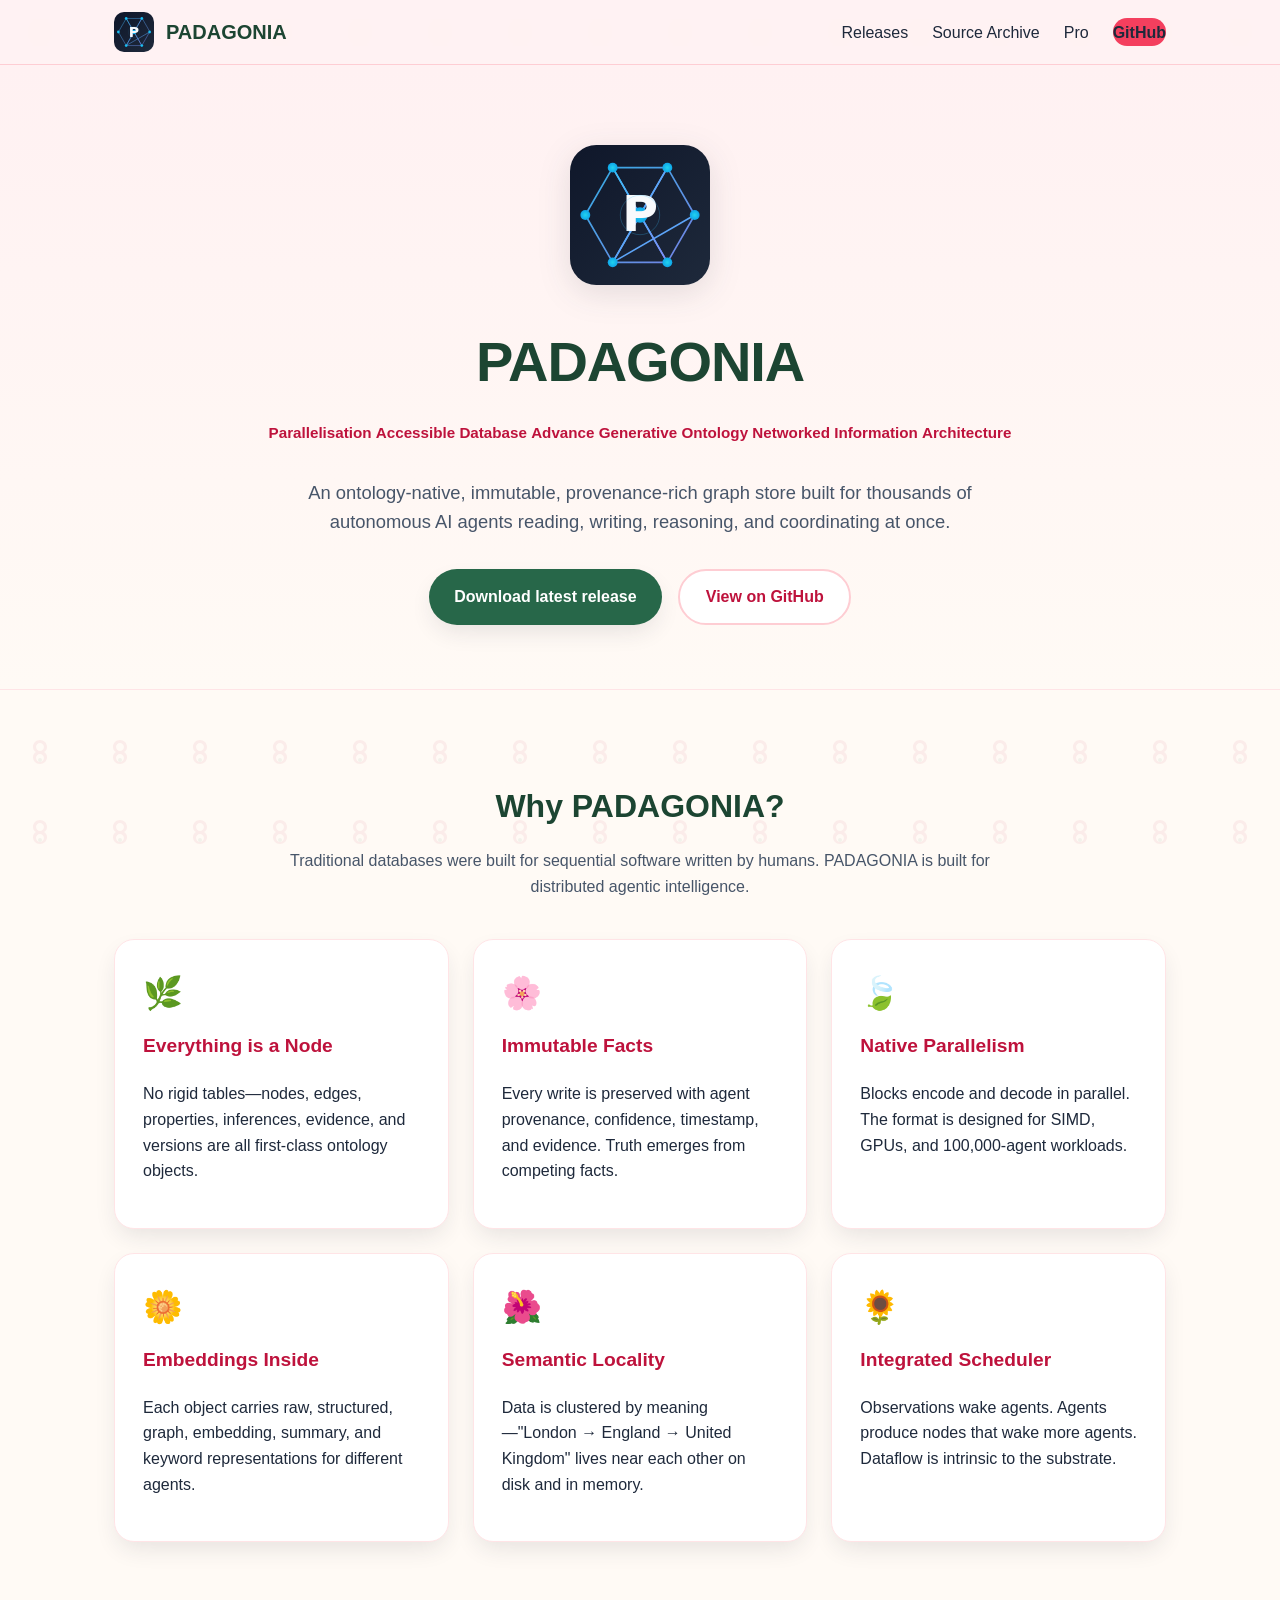
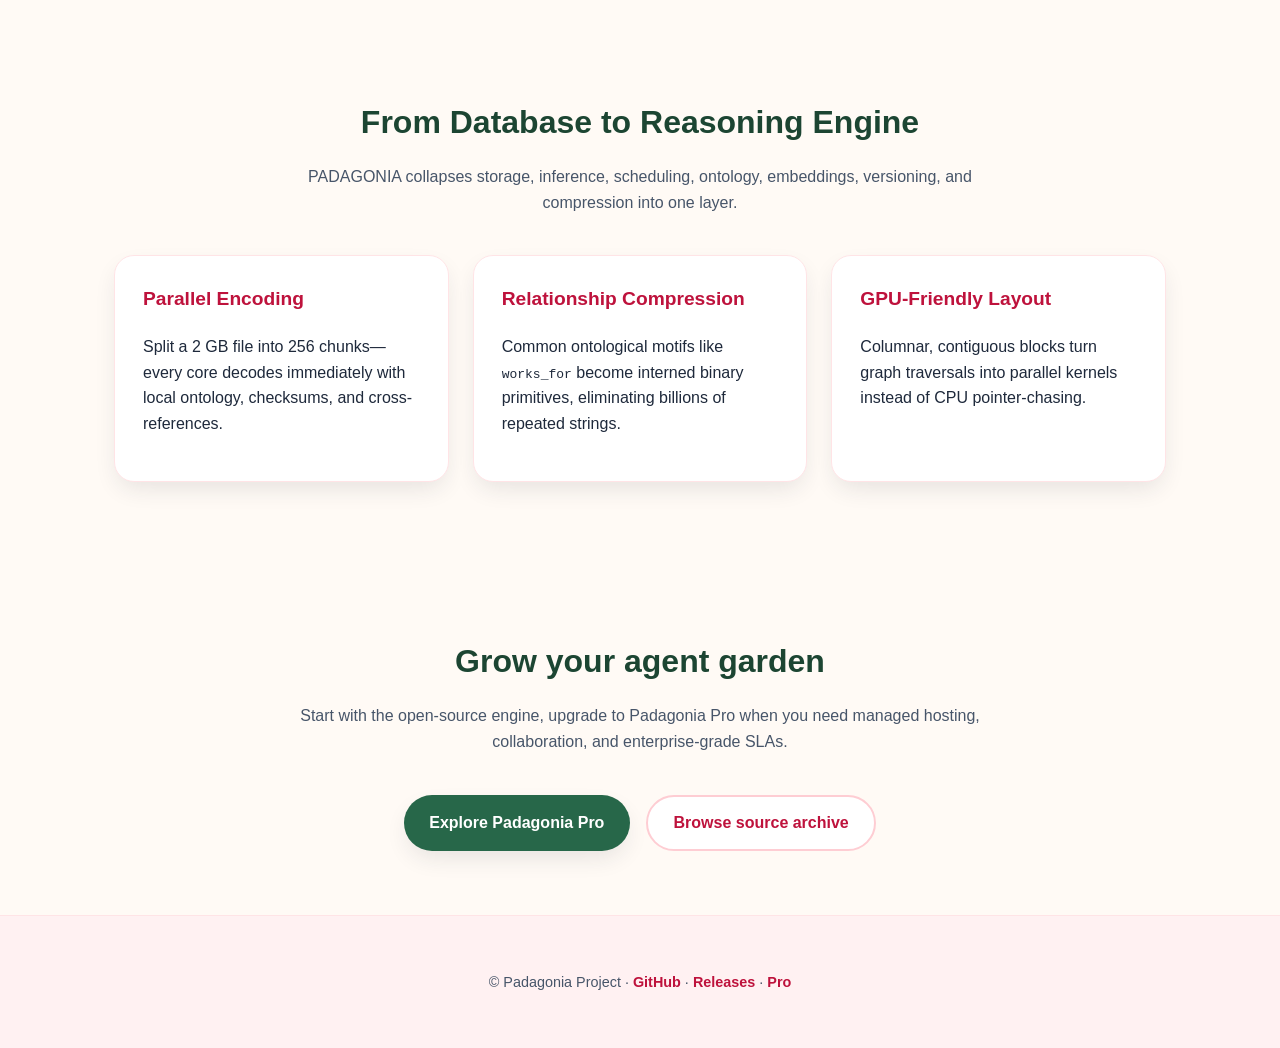
==== docs/index.html @ 97cb365e "feat: add floral website with releases, deprecated source archive, and Pro SaaS pages" ====
<!DOCTYPE html>
<html lang="en">
<head>
  <meta charset="UTF-8" />
  <meta name="viewport" content="width=device-width, initial-scale=1.0" />
  <title>PADAGONIA — Information Substrate for AI Agents</title>
  <meta name="description" content="PADAGONIA is an ontology-native, immutable, provenance-rich graph store designed for autonomous AI agents." />
  <link rel="stylesheet" href="css/style.css" />
  <link rel="icon" href="assets/logo.svg" type="image/svg+xml" />
</head>
<body>
  <nav>
    <div class="nav-inner">
      <a class="brand" href="index.html">
        <img src="assets/logo.svg" alt="PADAGONIA logo" />
        PADAGONIA
      </a>
      <ul class="nav-links">
        <li><a href="releases.html">Releases</a></li>
        <li><a href="deprecated.html">Source Archive</a></li>
        <li><a href="pro.html">Pro</a></li>
        <li><a class="nav-cta" href="https://github.com/elci-group/padagonia">GitHub</a></li>
      </ul>
    </div>
  </nav>

  <header class="hero">
    <img src="assets/logo.svg" alt="PADAGONIA logo" width="180" />
    <h1>PADAGONIA</h1>
    <p class="acronym">
      <strong>P</strong>arallelisation <strong>A</strong>ccessible <strong>D</strong>atabase
      <strong>A</strong>dvance <strong>G</strong>enerative <strong>O</strong>ntology
      <strong>N</strong>etworked <strong>I</strong>nformation <strong>A</strong>rchitecture
    </p>
    <p class="tagline">
      An ontology-native, immutable, provenance-rich graph store built for thousands of autonomous AI agents reading, writing, reasoning, and coordinating at once.
    </p>
    <div class="btn-row">
      <a class="btn btn-primary" href="releases.html">Download latest release</a>
      <a class="btn btn-secondary" href="https://github.com/elci-group/padagonia">View on GitHub</a>
    </div>
  </header>

  <section id="features">
    <h2>Why PADAGONIA?</h2>
    <p class="section-lead">
      Traditional databases were built for sequential software written by humans. PADAGONIA is built for distributed agentic intelligence.
    </p>
    <div class="card-grid">
      <article class="card">
        <div class="card-icon">🌿</div>
        <h3>Everything is a Node</h3>
        <p>No rigid tables—nodes, edges, properties, inferences, evidence, and versions are all first-class ontology objects.</p>
      </article>
      <article class="card">
        <div class="card-icon">🌸</div>
        <h3>Immutable Facts</h3>
        <p>Every write is preserved with agent provenance, confidence, timestamp, and evidence. Truth emerges from competing facts.</p>
      </article>
      <article class="card">
        <div class="card-icon">🍃</div>
        <h3>Native Parallelism</h3>
        <p>Blocks encode and decode in parallel. The format is designed for SIMD, GPUs, and 100,000-agent workloads.</p>
      </article>
      <article class="card">
        <div class="card-icon">🌼</div>
        <h3>Embeddings Inside</h3>
        <p>Each object carries raw, structured, graph, embedding, summary, and keyword representations for different agents.</p>
      </article>
      <article class="card">
        <div class="card-icon">🌺</div>
        <h3>Semantic Locality</h3>
        <p>Data is clustered by meaning—"London → England → United Kingdom" lives near each other on disk and in memory.</p>
      </article>
      <article class="card">
        <div class="card-icon">🌻</div>
        <h3>Integrated Scheduler</h3>
        <p>Observations wake agents. Agents produce nodes that wake more agents. Dataflow is intrinsic to the substrate.</p>
      </article>
    </div>
  </section>

  <section id="architecture">
    <h2>From Database to Reasoning Engine</h2>
    <p class="section-lead">
      PADAGONIA collapses storage, inference, scheduling, ontology, embeddings, versioning, and compression into one layer.
    </p>
    <div class="card-grid">
      <article class="card">
        <h3>Parallel Encoding</h3>
        <p>Split a 2 GB file into 256 chunks—every core decodes immediately with local ontology, checksums, and cross-references.</p>
      </article>
      <article class="card">
        <h3>Relationship Compression</h3>
        <p>Common ontological motifs like <code>works_for</code> become interned binary primitives, eliminating billions of repeated strings.</p>
      </article>
      <article class="card">
        <h3>GPU-Friendly Layout</h3>
        <p>Columnar, contiguous blocks turn graph traversals into parallel kernels instead of CPU pointer-chasing.</p>
      </article>
    </div>
  </section>

  <section id="cta">
    <h2>Grow your agent garden</h2>
    <p class="section-lead">
      Start with the open-source engine, upgrade to Padagonia Pro when you need managed hosting, collaboration, and enterprise-grade SLAs.
    </p>
    <div class="btn-row">
      <a class="btn btn-primary" href="pro.html">Explore Padagonia Pro</a>
      <a class="btn btn-secondary" href="deprecated.html">Browse source archive</a>
    </div>
  </section>

  <footer>
    <p>
      © Padagonia Project ·
      <a href="https://github.com/elci-group/padagonia">GitHub</a> ·
      <a href="releases.html">Releases</a> ·
      <a href="pro.html">Pro</a>
    </p>
  </footer>
</body>
</html>
---- docs/css/style.css ----
/* PADAGONIA website — floral theme */

:root {
  --rose-50: #fff1f2;
  --rose-100: #ffe4e6;
  --rose-200: #fecdd3;
  --rose-300: #fda4af;
  --rose-500: #f43f5e;
  --rose-700: #be123c;
  --green-700: #276749;
  --green-800: #22543d;
  --green-900: #1c4532;
  --cream: #fffaf5;
  --gold: #d4a017;
  --slate-800: #1e293b;
  --slate-600: #475569;
  --shadow: 0 10px 25px -5px rgba(30, 41, 59, 0.12);
}

* {
  box-sizing: border-box;
}

html {
  scroll-behavior: smooth;
}

body {
  margin: 0;
  font-family: "Segoe UI", Roboto, Helvetica, Arial, sans-serif;
  background-color: var(--cream);
  color: var(--slate-800);
  line-height: 1.6;
}

/* Subtle floral wallpaper */
body::before {
  content: "";
  position: fixed;
  inset: 0;
  z-index: -1;
  opacity: 0.06;
  background-image: url("data:image/svg+xml,%3Csvg xmlns='http://www.w3.org/2000/svg' width='80' height='80' viewBox='0 0 80 80'%3E%3Cpath d='M40 20c-4 0-7 3-7 7 0 2 1 4 3 5-2 1-3 3-3 5 0 4 3 7 7 7s7-3 7-7c0-2-1-4-3-5 2-1 3-3 3-5 0-4-3-7-7-7zm0 3c2.2 0 4 1.8 4 4s-1.8 4-4 4-4-1.8-4-4 1.8-4 4-4zm0 11c2.2 0 4 1.8 4 4s-1.8 4-4 4-4-1.8-4-4 1.8-4 4-4z' fill='%23be123c'/%3E%3Ccircle cx='40' cy='40' r='2' fill='%23276549'/%3E%3C/svg%3E");
  pointer-events: none;
}

a {
  color: var(--green-800);
  text-decoration: none;
}

a:hover {
  text-decoration: underline;
}

/* Navigation */
nav {
  position: sticky;
  top: 0;
  background: rgba(255, 241, 242, 0.92);
  backdrop-filter: blur(8px);
  border-bottom: 1px solid var(--rose-200);
  z-index: 100;
}

.nav-inner {
  max-width: 1100px;
  margin: 0 auto;
  padding: 0.75rem 1.5rem;
  display: flex;
  align-items: center;
  justify-content: space-between;
  gap: 1rem;
}

.brand {
  display: flex;
  align-items: center;
  gap: 0.75rem;
  font-weight: 700;
  font-size: 1.25rem;
  color: var(--green-900);
}

.brand img {
  width: 40px;
  height: 40px;
  border-radius: 10px;
}

.nav-links {
  display: flex;
  gap: 1.5rem;
  list-style: none;
  margin: 0;
  padding: 0;
  font-weight: 500;
}

.nav-links a {
  color: var(--slate-800);
  padding: 0.35rem 0;
}

.nav-links a:hover {
  color: var(--rose-700);
}

.nav-cta {
  background: var(--rose-500);
  color: #fff;
  padding: 0.45rem 1rem;
  border-radius: 999px;
  font-weight: 600;
}

.nav-cta:hover {
  background: var(--rose-700);
  text-decoration: none;
}

/* Hero */
.hero {
  text-align: center;
  padding: 5rem 1.5rem 4rem;
  background: linear-gradient(180deg, var(--rose-50) 0%, var(--cream) 100%);
  border-bottom: 1px solid var(--rose-100);
}

.hero img {
  width: 140px;
  height: 140px;
  margin-bottom: 1.5rem;
  filter: drop-shadow(0 8px 16px rgba(30, 41, 59, 0.12));
}

.hero h1 {
  font-size: clamp(2.2rem, 6vw, 3.5rem);
  margin: 0 0 0.5rem;
  color: var(--green-900);
  letter-spacing: -0.02em;
}

.hero .tagline {
  font-size: 1.15rem;
  color: var(--slate-600);
  max-width: 680px;
  margin: 0 auto 2rem;
}

.acronym {
  font-size: 0.95rem;
  color: var(--rose-700);
  font-weight: 600;
  margin-bottom: 2rem;
}

.btn-row {
  display: flex;
  flex-wrap: wrap;
  justify-content: center;
  gap: 1rem;
}

.btn {
  display: inline-flex;
  align-items: center;
  gap: 0.5rem;
  padding: 0.85rem 1.6rem;
  border-radius: 999px;
  font-weight: 600;
  transition: transform 0.15s ease, box-shadow 0.15s ease;
}

.btn:hover {
  transform: translateY(-2px);
  text-decoration: none;
}

.btn-primary {
  background: var(--green-700);
  color: #fff;
  box-shadow: var(--shadow);
}

.btn-primary:hover {
  background: var(--green-800);
}

.btn-secondary {
  background: #fff;
  color: var(--rose-700);
  border: 2px solid var(--rose-200);
}

.btn-secondary:hover {
  border-color: var(--rose-300);
}

/* Sections */
section {
  max-width: 1100px;
  margin: 0 auto;
  padding: 4rem 1.5rem;
}

section h2 {
  font-size: 2rem;
  color: var(--green-900);
  margin-bottom: 1rem;
  text-align: center;
}

.section-lead {
  text-align: center;
  color: var(--slate-600);
  max-width: 700px;
  margin: 0 auto 2.5rem;
}

/* Cards */
.card-grid {
  display: grid;
  grid-template-columns: repeat(auto-fit, minmax(260px, 1fr));
  gap: 1.5rem;
}

.card {
  background: #fff;
  border-radius: 20px;
  padding: 1.75rem;
  border: 1px solid var(--rose-100);
  box-shadow: var(--shadow);
  transition: transform 0.15s ease;
}

.card:hover {
  transform: translateY(-4px);
}

.card h3 {
  margin-top: 0;
  color: var(--rose-700);
  font-size: 1.2rem;
}

.card-icon {
  font-size: 2rem;
  margin-bottom: 0.75rem;
}

/* Release list */
.release-list {
  display: grid;
  gap: 1rem;
}

.release-item {
  background: #fff;
  border: 1px solid var(--rose-100);
  border-radius: 16px;
  padding: 1.25rem 1.5rem;
  box-shadow: var(--shadow);
  display: flex;
  flex-wrap: wrap;
  align-items: center;
  justify-content: space-between;
  gap: 1rem;
}

.release-item.latest {
  border: 2px solid var(--rose-300);
  background: linear-gradient(135deg, #fff 0%, var(--rose-50) 100%);
}

.release-meta {
  color: var(--slate-600);
  font-size: 0.9rem;
}

.release-badge {
  display: inline-block;
  background: var(--rose-500);
  color: #fff;
  font-size: 0.7rem;
  font-weight: 700;
  text-transform: uppercase;
  padding: 0.2rem 0.6rem;
  border-radius: 999px;
  margin-left: 0.5rem;
}

/* Deprecated notice */
.deprecation-banner {
  background: #fffbeb;
  border-left: 6px solid var(--gold);
  padding: 1.25rem 1.5rem;
  border-radius: 12px;
  margin-bottom: 2rem;
}

.deprecation-banner h3 {
  margin: 0 0 0.5rem;
  color: #92400e;
}

/* Pricing */
.pricing-grid {
  display: grid;
  grid-template-columns: repeat(auto-fit, minmax(260px, 1fr));
  gap: 1.5rem;
  align-items: start;
}

.price-card {
  background: #fff;
  border-radius: 24px;
  padding: 2rem;
  border: 1px solid var(--rose-100);
  box-shadow: var(--shadow);
  text-align: center;
}

.price-card.featured {
  border: 2px solid var(--rose-300);
  background: linear-gradient(180deg, #fff 0%, var(--rose-50) 100%);
  transform: scale(1.02);
}

.price-card h3 {
  margin-top: 0;
  color: var(--green-900);
  font-size: 1.4rem;
}

.price {
  font-size: 2.5rem;
  font-weight: 800;
  color: var(--rose-700);
  margin: 0.75rem 0;
}

.price span {
  font-size: 1rem;
  font-weight: 500;
  color: var(--slate-600);
}

.price-card ul {
  text-align: left;
  padding-left: 1.25rem;
  margin: 1.5rem 0;
  color: var(--slate-600);
}

.price-card li {
  margin-bottom: 0.5rem;
}

/* Forms */
form {
  background: #fff;
  border-radius: 20px;
  padding: 2rem;
  border: 1px solid var(--rose-100);
  box-shadow: var(--shadow);
  max-width: 520px;
  margin: 0 auto;
}

label {
  display: block;
  margin-bottom: 0.35rem;
  font-weight: 600;
  color: var(--green-900);
}

input,
textarea,
select {
  width: 100%;
  padding: 0.75rem 1rem;
  margin-bottom: 1rem;
  border: 1px solid var(--rose-200);
  border-radius: 12px;
  font: inherit;
  background: #fff;
}

input:focus,
textarea:focus,
select:focus {
  outline: none;
  border-color: var(--rose-500);
  box-shadow: 0 0 0 3px rgba(244, 63, 94, 0.12);
}

/* Footer */
footer {
  text-align: center;
  padding: 2.5rem 1.5rem;
  background: var(--rose-50);
  border-top: 1px solid var(--rose-100);
  color: var(--slate-600);
  font-size: 0.9rem;
}

footer a {
  color: var(--rose-700);
  font-weight: 600;
}

/* Utility */
.text-center {
  text-align: center;
}

.status {
  padding: 1rem;
  border-radius: 12px;
  background: #fff;
  border: 1px solid var(--rose-100);
  text-align: center;
  color: var(--slate-600);
}

@media (max-width: 640px) {
  .nav-links {
    gap: 0.9rem;
    font-size: 0.9rem;
  }

  .hero {
    padding: 3.5rem 1rem 3rem;
  }

  section {
    padding: 2.5rem 1rem;
  }
}
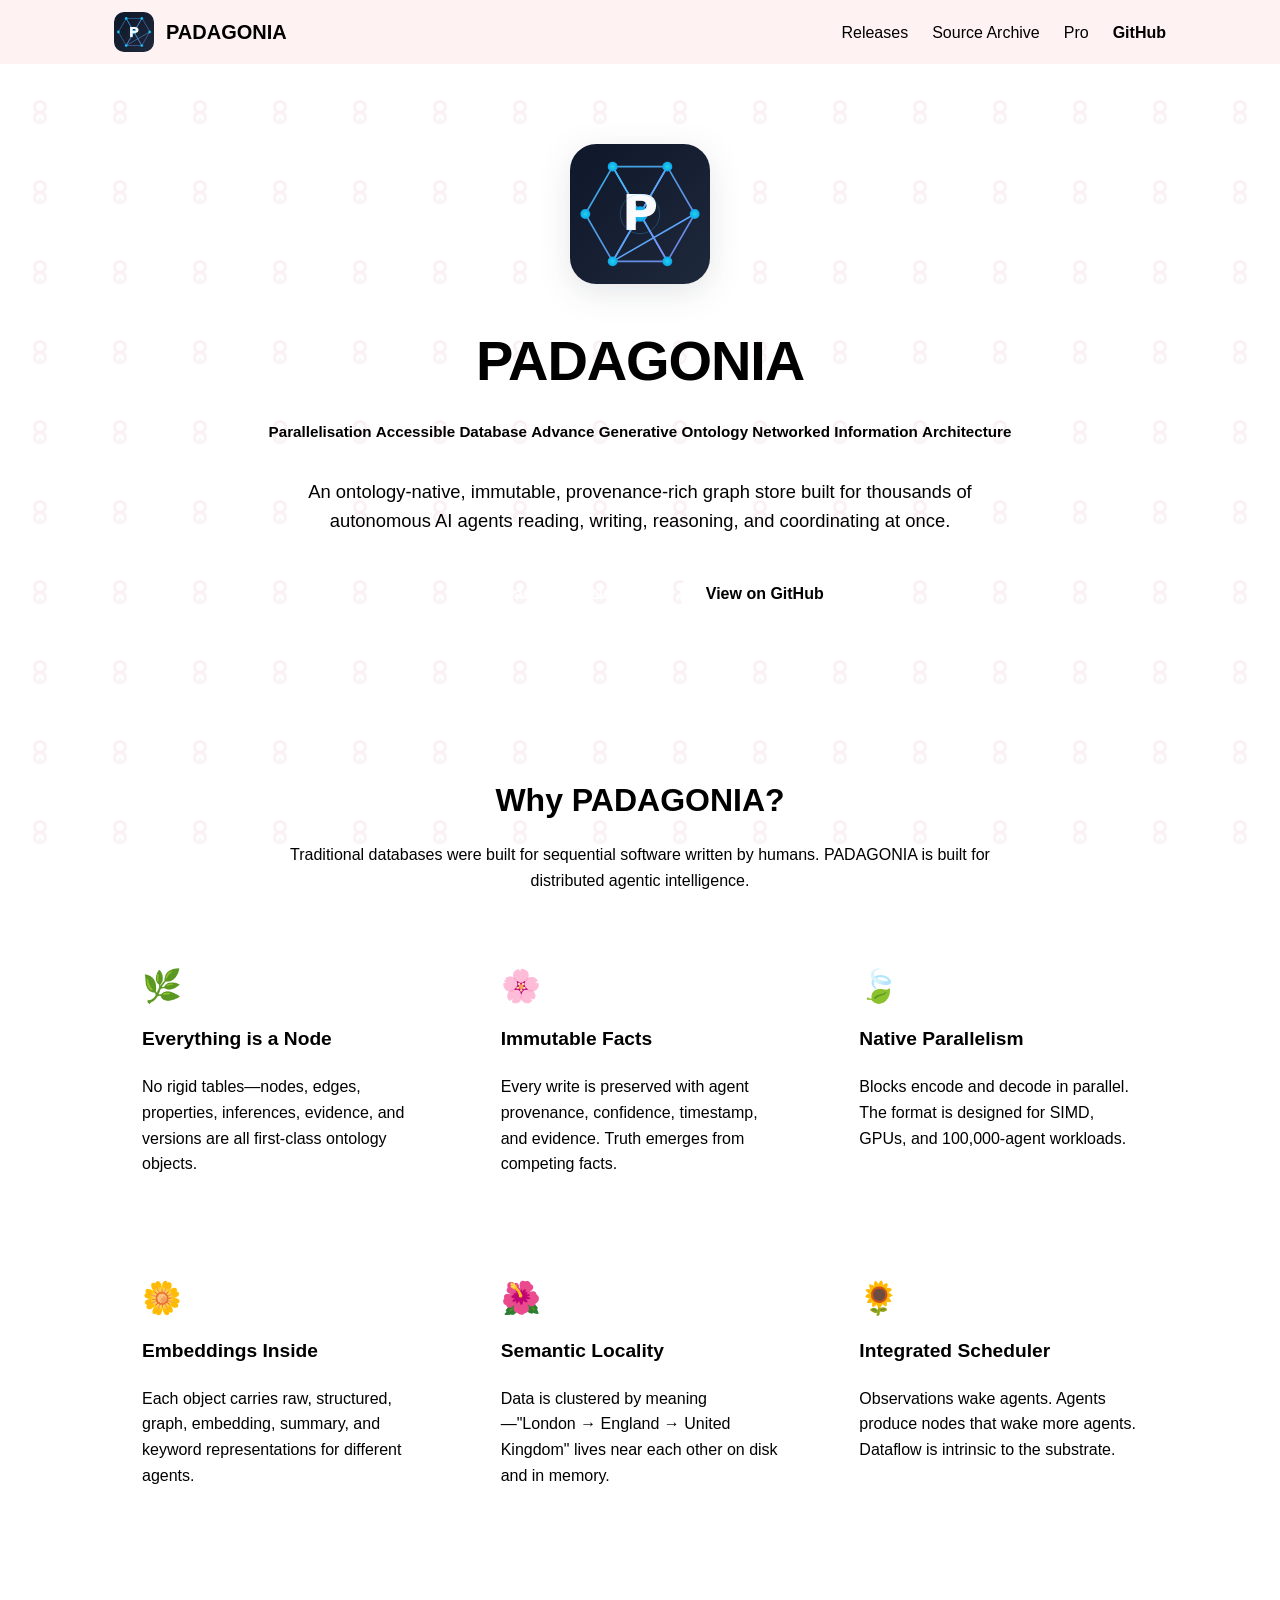
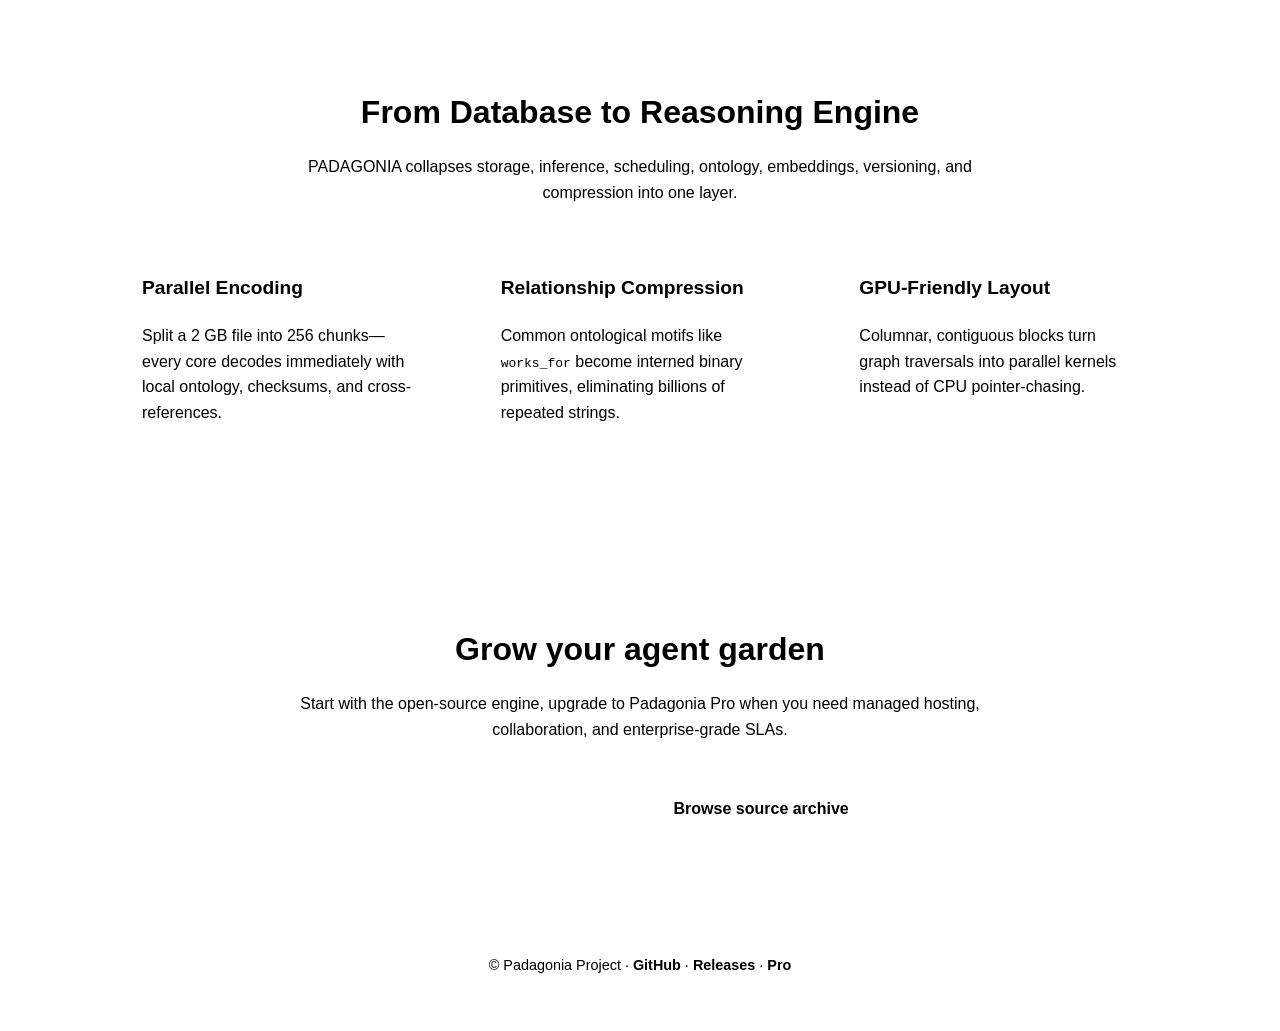
==== commit 24bc889c: "kaptaind: Patch -> v0.1.66 [api-stable; paths=860; api_touches=1401; deps=0; runtime=2; score=0.533;" ====
--- a/docs/index.html
+++ b/docs/index.html
@@ -1,3 +1,5 @@
+<!-- Copyright (c) 2026 ViCo Agent -->
+<!-- SPDX-License-Identifier: MIT -->
 <!DOCTYPE html>
 <html lang="en">
 <head>
--- a/docs/css/style.css
+++ b/docs/css/style.css
@@ -1,3 +1,5 @@
+// Copyright (c) 2026 ViCo Agent
+// SPDX-License-Identifier: MIT
 /* PADAGONIA website — floral theme */
 
 :root {
